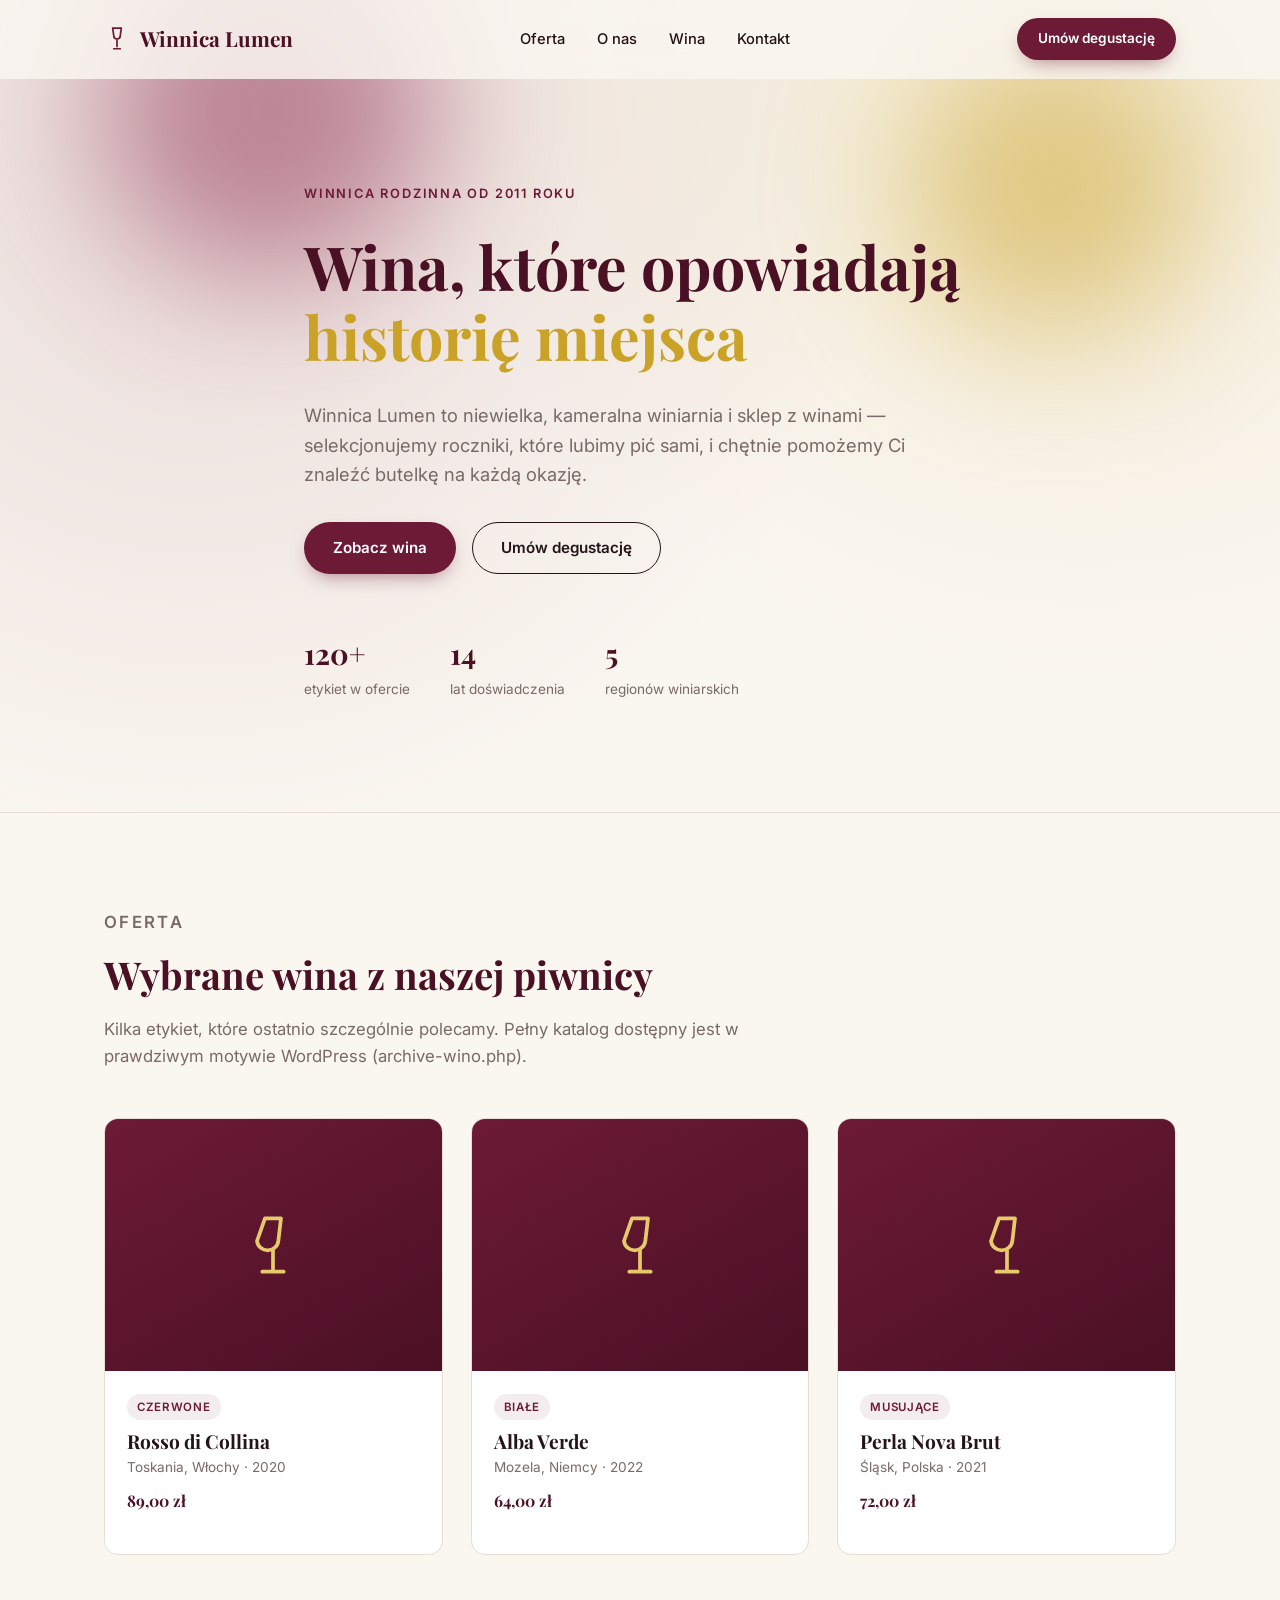
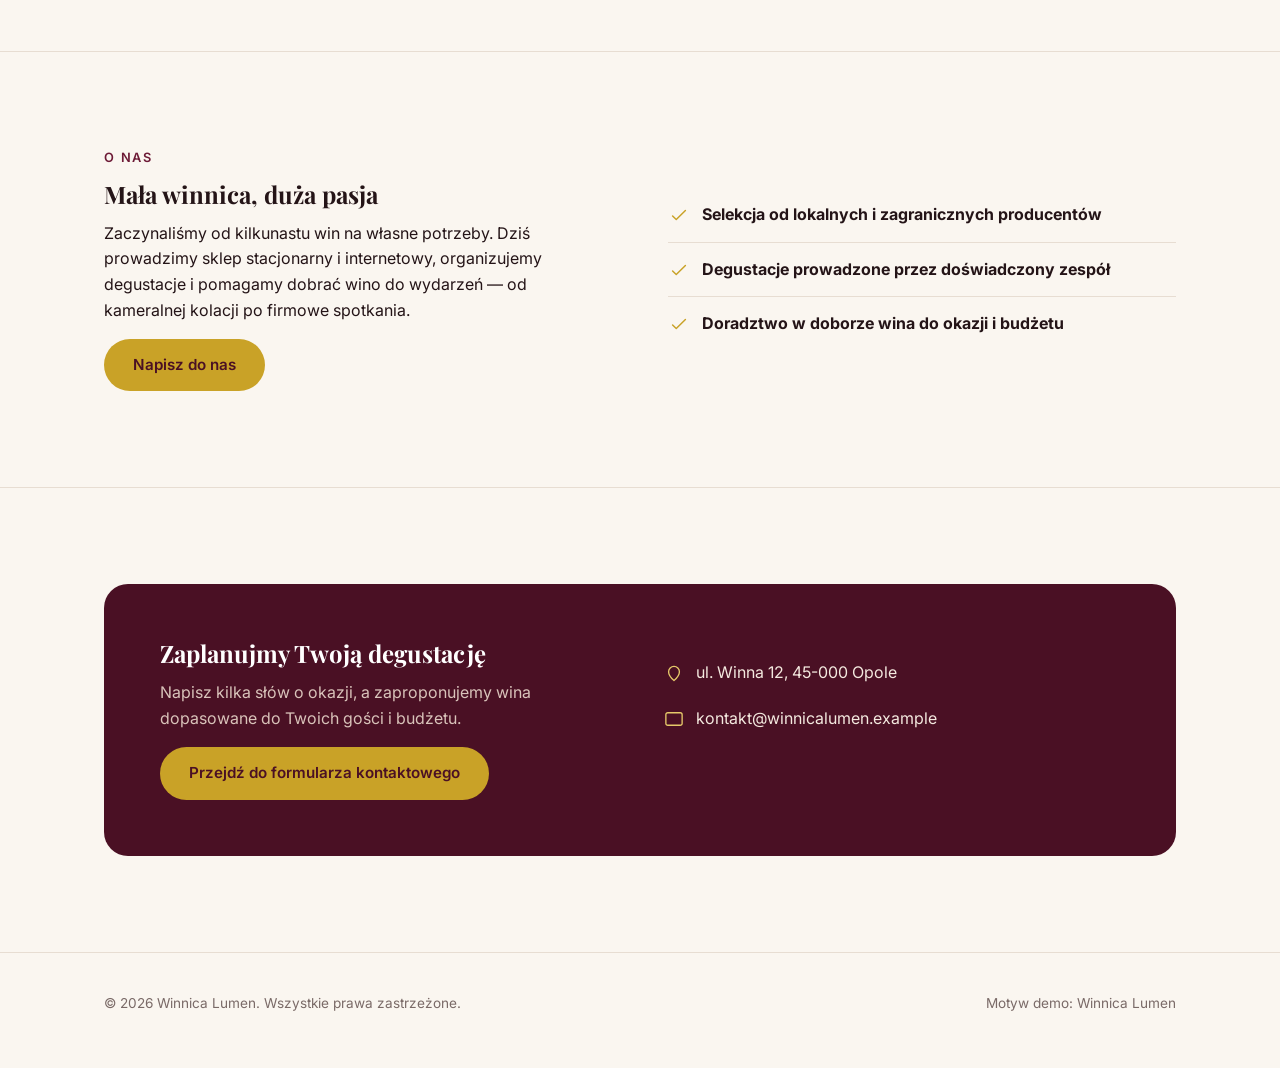
==== preview/index.html @ 9724f26c "Pierwszy commit: motyw WordPress Winnica Lumen (projekt portfolio) Autorski motyw WordPress dla fikc" ====
<!doctype html>
<html lang="pl">
<head>
<meta charset="utf-8" />
<meta name="viewport" content="width=device-width, initial-scale=1" />
<title>Winnica Lumen — podgląd statyczny</title>
<meta name="description" content="Statyczny podgląd motywu WordPress Winnica Lumen — bez instalacji WordPressa." />
<link rel="stylesheet" href="../theme/assets/css/main.css" />
</head>
<body>

<a class="skip-link" href="#main-content">Przejdź do treści</a>

<header class="site-header">
  <div class="container header-inner">
    <a class="brand" href="index.html">
      <svg viewBox="0 0 24 24" fill="none" stroke="currentColor" stroke-width="1.6" aria-hidden="true">
        <path stroke-linecap="round" stroke-linejoin="round" d="M8 2h8l-1 7a3 3 0 0 1-6 0L8 2Z" />
        <path stroke-linecap="round" stroke-linejoin="round" d="M12 13v6M9 21h6" />
      </svg>
      Winnica Lumen
    </a>

    <nav class="main-nav" aria-label="Menu główne">
      <ul>
        <li><a href="index.html#oferta">Oferta</a></li>
        <li><a href="index.html#o-nas">O nas</a></li>
        <li><a href="index.html#oferta">Wina</a></li>
        <li><a href="kontakt.html">Kontakt</a></li>
      </ul>
    </nav>

    <div class="header-actions">
      <a href="kontakt.html" class="btn btn-primary btn-sm">Umów degustację</a>
      <button class="nav-toggle" type="button" aria-label="Otwórz menu" aria-expanded="false">
        <svg viewBox="0 0 24 24" fill="none" stroke="currentColor" stroke-width="1.8" aria-hidden="true">
          <path stroke-linecap="round" stroke-linejoin="round" d="M3.75 6.75h16.5M3.75 12h16.5M3.75 17.25h16.5" />
        </svg>
      </button>
    </div>
  </div>
</header>

<main id="main-content">

  <section class="hero">
    <span class="hero-blob hero-blob--one" aria-hidden="true"></span>
    <span class="hero-blob hero-blob--two" aria-hidden="true"></span>

    <div class="container hero-inner">
      <p class="hero-eyebrow">Winnica rodzinna od 2011 roku</p>
      <h1>Wina, które opowiadają <em>historię miejsca</em></h1>
      <p class="lead">
        Winnica Lumen to niewielka, kameralna winiarnia i sklep z winami — selekcjonujemy roczniki,
        które lubimy pić sami, i chętnie pomożemy Ci znaleźć butelkę na każdą okazję.
      </p>

      <div class="hero-actions">
        <a class="btn btn-primary" href="#oferta">Zobacz wina</a>
        <a class="btn btn-outline" href="kontakt.html">Umów degustację</a>
      </div>

      <div class="hero-stats">
        <div><strong>120+</strong><span>etykiet w ofercie</span></div>
        <div><strong>14</strong><span>lat doświadczenia</span></div>
        <div><strong>5</strong><span>regionów winiarskich</span></div>
      </div>
    </div>
  </section>

  <section id="oferta" class="section">
    <div class="container">
      <div class="section-head reveal">
        <p class="eyebrow">Oferta</p>
        <h2>Wybrane wina z naszej piwnicy</h2>
        <p>Kilka etykiet, które ostatnio szczególnie polecamy. Pełny katalog dostępny jest w prawdziwym motywie WordPress (archive-wino.php).</p>
      </div>

      <div class="wine-grid reveal-group">
        <article class="wine-card reveal">
          <a class="wine-card-visual" href="#" aria-hidden="true" tabindex="-1">
            <svg viewBox="0 0 24 24" fill="none" stroke="currentColor" stroke-width="1.4" aria-hidden="true">
              <path stroke-linecap="round" stroke-linejoin="round" d="M9 2h6l-1 8.5a4 4 0 0 1-4 3.5 4 4 0 0 1-4-3.5L9 2Z" />
              <path stroke-linecap="round" stroke-linejoin="round" d="M12 14v8M8 22h8" />
            </svg>
          </a>
          <div class="wine-card-body">
            <span class="wine-type">Czerwone</span>
            <h3><a href="#">Rosso di Collina</a></h3>
            <p class="wine-meta">Toskania, Włochy · 2020</p>
            <p class="wine-price">89,00 zł</p>
          </div>
        </article>

        <article class="wine-card reveal">
          <a class="wine-card-visual" href="#" aria-hidden="true" tabindex="-1">
            <svg viewBox="0 0 24 24" fill="none" stroke="currentColor" stroke-width="1.4" aria-hidden="true">
              <path stroke-linecap="round" stroke-linejoin="round" d="M9 2h6l-1 8.5a4 4 0 0 1-4 3.5 4 4 0 0 1-4-3.5L9 2Z" />
              <path stroke-linecap="round" stroke-linejoin="round" d="M12 14v8M8 22h8" />
            </svg>
          </a>
          <div class="wine-card-body">
            <span class="wine-type">Białe</span>
            <h3><a href="#">Alba Verde</a></h3>
            <p class="wine-meta">Mozela, Niemcy · 2022</p>
            <p class="wine-price">64,00 zł</p>
          </div>
        </article>

        <article class="wine-card reveal">
          <a class="wine-card-visual" href="#" aria-hidden="true" tabindex="-1">
            <svg viewBox="0 0 24 24" fill="none" stroke="currentColor" stroke-width="1.4" aria-hidden="true">
              <path stroke-linecap="round" stroke-linejoin="round" d="M9 2h6l-1 8.5a4 4 0 0 1-4 3.5 4 4 0 0 1-4-3.5L9 2Z" />
              <path stroke-linecap="round" stroke-linejoin="round" d="M12 14v8M8 22h8" />
            </svg>
          </a>
          <div class="wine-card-body">
            <span class="wine-type">Musujące</span>
            <h3><a href="#">Perla Nova Brut</a></h3>
            <p class="wine-meta">Śląsk, Polska · 2021</p>
            <p class="wine-price">72,00 zł</p>
          </div>
        </article>
      </div>
    </div>
  </section>

  <section id="o-nas" class="section">
    <div class="container split">
      <div class="reveal">
        <p class="eyebrow">O nas</p>
        <h2>Mała winnica, duża pasja</h2>
        <p>
          Zaczynaliśmy od kilkunastu win na własne potrzeby. Dziś prowadzimy sklep stacjonarny
          i internetowy, organizujemy degustacje i pomagamy dobrać wino do wydarzeń — od kameralnej
          kolacji po firmowe spotkania.
        </p>
        <a class="btn btn-gold" href="kontakt.html">Napisz do nas</a>
      </div>

      <div class="reveal">
        <ul class="feature-list">
          <li>
            <svg viewBox="0 0 24 24" fill="none" stroke="currentColor" stroke-width="1.6" aria-hidden="true"><path stroke-linecap="round" stroke-linejoin="round" d="m5 13 4 4L19 7" /></svg>
            <div><strong>Selekcja od lokalnych i zagranicznych producentów</strong></div>
          </li>
          <li>
            <svg viewBox="0 0 24 24" fill="none" stroke="currentColor" stroke-width="1.6" aria-hidden="true"><path stroke-linecap="round" stroke-linejoin="round" d="m5 13 4 4L19 7" /></svg>
            <div><strong>Degustacje prowadzone przez doświadczony zespół</strong></div>
          </li>
          <li>
            <svg viewBox="0 0 24 24" fill="none" stroke="currentColor" stroke-width="1.6" aria-hidden="true"><path stroke-linecap="round" stroke-linejoin="round" d="m5 13 4 4L19 7" /></svg>
            <div><strong>Doradztwo w doborze wina do okazji i budżetu</strong></div>
          </li>
        </ul>
      </div>
    </div>
  </section>

  <section class="section">
    <div class="container">
      <div class="contact-panel reveal">
        <div>
          <h2>Zaplanujmy Twoją degustację</h2>
          <p>Napisz kilka słów o okazji, a zaproponujemy wina dopasowane do Twoich gości i budżetu.</p>
          <a class="btn btn-gold" href="kontakt.html">Przejdź do formularza kontaktowego</a>
        </div>
        <div>
          <div class="contact-info-item">
            <svg viewBox="0 0 24 24" fill="none" stroke="currentColor" stroke-width="1.6" aria-hidden="true"><path stroke-linecap="round" stroke-linejoin="round" d="M12 21s-6.5-5.44-6.5-10.5a6.5 6.5 0 1 1 13 0C18.5 15.56 12 21 12 21Z" /></svg>
            <span>ul. Winna 12, 45-000 Opole</span>
          </div>
          <div class="contact-info-item">
            <svg viewBox="0 0 24 24" fill="none" stroke="currentColor" stroke-width="1.6" aria-hidden="true"><path stroke-linecap="round" stroke-linejoin="round" d="M2.25 6.75A2.25 2.25 0 0 1 4.5 4.5h15a2.25 2.25 0 0 1 2.25 2.25v10.5A2.25 2.25 0 0 1 19.5 19.5h-15a2.25 2.25 0 0 1-2.25-2.25V6.75Z" /></svg>
            <span>kontakt@winnicalumen.example</span>
          </div>
        </div>
      </div>
    </div>
  </section>

</main>

<footer class="site-footer">
  <div class="container footer-inner">
    <p>&copy; 2026 Winnica Lumen. Wszystkie prawa zastrzeżone.</p>
    <p>Motyw demo: Winnica Lumen</p>
  </div>
</footer>

<script src="../theme/assets/js/main.js"></script>
</body>
</html>
---- theme/assets/css/main.css ----
/* =========================================================
   Winnica Lumen — main stylesheet
   Plain CSS3, no preprocessor/build step required.
   ========================================================= */

@import url("https://fonts.googleapis.com/css2?family=Playfair+Display:wght@600;700;800&family=Inter:wght@400;500;600&display=swap");

:root {
  --color-wine: #6d1a36;
  --color-wine-dark: #4a1024;
  --color-wine-light: #8e2c4c;
  --color-gold: #c9a227;
  --color-gold-light: #e6c96a;
  --color-cream: #faf6f0;
  --color-ink: #241417;
  --color-muted: #7a6a67;
  --color-border: #e7ddd2;

  --font-display: "Playfair Display", Georgia, "Times New Roman", serif;
  --font-body: "Inter", system-ui, -apple-system, "Segoe UI", sans-serif;

  --container: 1120px;
  --radius: 14px;
  --shadow-soft: 0 10px 30px -12px rgba(36, 20, 23, 0.25);
  --ease: cubic-bezier(0.22, 1, 0.36, 1);
}

/* ---------- Reset ---------- */
*,
*::before,
*::after {
  box-sizing: border-box;
}

html {
  scroll-behavior: smooth;
}

body {
  margin: 0;
  font-family: var(--font-body);
  color: var(--color-ink);
  background: var(--color-cream);
  line-height: 1.6;
}

img {
  max-width: 100%;
  display: block;
}

a {
  color: inherit;
  text-decoration: none;
}

h1,
h2,
h3,
h4 {
  font-family: var(--font-display);
  line-height: 1.15;
  margin: 0 0 0.5em;
}

p {
  margin: 0 0 1em;
}

ul {
  margin: 0;
  padding: 0;
  list-style: none;
}

button {
  font-family: inherit;
  cursor: pointer;
}

.container {
  width: 100%;
  max-width: var(--container);
  margin-inline: auto;
  padding-inline: 24px;
}

.skip-link {
  position: absolute;
  left: -9999px;
  top: 0;
  background: var(--color-wine);
  color: #fff;
  padding: 12px 20px;
  z-index: 1000;
  border-radius: 0 0 8px 0;
}

.skip-link:focus {
  left: 0;
}

/* ---------- Buttons ---------- */
.btn {
  display: inline-flex;
  align-items: center;
  gap: 8px;
  padding: 13px 28px;
  border-radius: 999px;
  font-weight: 600;
  font-size: 0.95rem;
  border: 1px solid transparent;
  transition: transform 0.25s var(--ease), box-shadow 0.25s var(--ease), background-color 0.25s var(--ease);
}

.btn:hover {
  transform: translateY(-2px);
}

.btn-primary {
  background: var(--color-wine);
  color: #fff;
  box-shadow: 0 8px 20px -8px rgba(109, 26, 54, 0.6);
}

.btn-primary:hover {
  background: var(--color-wine-light);
}

.btn-outline {
  background: transparent;
  border-color: var(--color-ink);
  color: var(--color-ink);
}

.btn-outline:hover {
  border-color: var(--color-wine);
  color: var(--color-wine);
}

.btn-gold {
  background: var(--color-gold);
  color: var(--color-wine-dark);
}

.btn-gold:hover {
  background: var(--color-gold-light);
}

.btn-sm {
  padding: 9px 20px;
  font-size: 0.85rem;
}

@media (max-width: 640px) {
  .header-actions .btn-sm {
    display: none;
  }
}

/* ---------- Header ---------- */
.site-header {
  position: fixed;
  inset-inline: 0;
  top: 0;
  z-index: 100;
  background: rgba(250, 246, 240, 0.85);
  backdrop-filter: blur(10px);
  border-bottom: 1px solid transparent;
  transition: box-shadow 0.3s var(--ease), border-color 0.3s var(--ease), padding 0.3s var(--ease);
  padding-block: 18px;
}

.site-header.is-scrolled {
  box-shadow: 0 6px 24px -14px rgba(36, 20, 23, 0.35);
  border-color: var(--color-border);
  padding-block: 10px;
}

.header-inner {
  display: flex;
  align-items: center;
  justify-content: space-between;
  gap: 24px;
}

.brand {
  display: flex;
  align-items: center;
  gap: 10px;
  font-family: var(--font-display);
  font-weight: 700;
  font-size: 1.3rem;
  color: var(--color-wine-dark);
}

.brand svg {
  width: 26px;
  height: 26px;
  color: var(--color-wine);
}

.main-nav ul {
  display: flex;
  gap: 32px;
}

.main-nav a {
  position: relative;
  font-size: 0.92rem;
  font-weight: 500;
  color: var(--color-ink);
  padding-bottom: 4px;
}

.main-nav a::after {
  content: "";
  position: absolute;
  left: 0;
  bottom: 0;
  height: 2px;
  width: 100%;
  background: var(--color-gold);
  transform: scaleX(0);
  transform-origin: left;
  transition: transform 0.3s var(--ease);
}

.main-nav a:hover::after,
.main-nav a.is-active::after {
  transform: scaleX(1);
}

.header-actions {
  display: flex;
  align-items: center;
  gap: 14px;
}

.nav-toggle {
  display: none;
  background: none;
  border: none;
  padding: 6px;
}

.nav-toggle svg {
  width: 26px;
  height: 26px;
  color: var(--color-ink);
}

@media (max-width: 860px) {
  .main-nav {
    position: absolute;
    top: 100%;
    left: 0;
    right: 0;
    background: var(--color-cream);
    border-bottom: 1px solid var(--color-border);
    max-height: 0;
    overflow: hidden;
    transition: max-height 0.35s var(--ease);
  }

  .main-nav.is-open {
    max-height: 320px;
  }

  .main-nav ul {
    flex-direction: column;
    gap: 0;
    padding: 8px 24px 20px;
  }

  .main-nav a {
    display: block;
    padding: 12px 0;
  }

  .nav-toggle {
    display: inline-flex;
  }
}

/* ---------- Hero ---------- */
.hero {
  position: relative;
  overflow: hidden;
  padding: 180px 0 110px;
  background: radial-gradient(circle at 15% 20%, rgba(109, 26, 54, 0.12), transparent 55%),
    radial-gradient(circle at 85% 0%, rgba(201, 162, 39, 0.14), transparent 50%), var(--color-cream);
}

.hero-blob {
  position: absolute;
  border-radius: 50%;
  filter: blur(70px);
  opacity: 0.5;
  pointer-events: none;
  animation: float-blob 18s ease-in-out infinite;
}

.hero-blob--one {
  width: 340px;
  height: 340px;
  background: var(--color-wine-light);
  top: -60px;
  left: 8%;
}

.hero-blob--two {
  width: 300px;
  height: 300px;
  background: var(--color-gold);
  top: 40px;
  right: 6%;
  animation-direction: reverse;
  animation-duration: 24s;
}

@keyframes float-blob {
  0%,
  100% {
    transform: translate(0, 0) scale(1);
  }
  33% {
    transform: translate(4%, 6%) scale(1.08);
  }
  66% {
    transform: translate(-3%, 3%) scale(0.94);
  }
}

.hero-inner {
  position: relative;
  max-width: 720px;
}

.hero-eyebrow {
  display: inline-flex;
  align-items: center;
  gap: 8px;
  font-size: 0.8rem;
  font-weight: 600;
  letter-spacing: 0.14em;
  text-transform: uppercase;
  color: var(--color-wine);
}

.hero h1 {
  font-size: clamp(2.4rem, 5vw, 3.8rem);
  color: var(--color-wine-dark);
  margin-top: 14px;
}

.hero h1 em {
  font-style: normal;
  color: var(--color-gold);
}

.hero p.lead {
  font-size: 1.15rem;
  color: var(--color-muted);
  max-width: 52ch;
}

.hero-actions {
  display: flex;
  flex-wrap: wrap;
  gap: 16px;
  margin-top: 32px;
}

.hero-stats {
  display: flex;
  gap: 40px;
  margin-top: 56px;
}

.hero-stats strong {
  display: block;
  font-family: var(--font-display);
  font-size: 1.8rem;
  color: var(--color-wine-dark);
}

.hero-stats span {
  font-size: 0.85rem;
  color: var(--color-muted);
}

/* ---------- Reveal on scroll ---------- */
.reveal {
  opacity: 0;
  transform: translateY(24px);
  transition: opacity 0.7s var(--ease), transform 0.7s var(--ease);
}

.reveal.is-visible {
  opacity: 1;
  transform: translateY(0);
}

.reveal-group .reveal:nth-child(2) {
  transition-delay: 0.08s;
}
.reveal-group .reveal:nth-child(3) {
  transition-delay: 0.16s;
}
.reveal-group .reveal:nth-child(4) {
  transition-delay: 0.24s;
}

/* ---------- Section basics ---------- */
.section {
  padding: 96px 0;
  border-top: 1px solid var(--color-border);
}

.section-head {
  max-width: 640px;
  margin-bottom: 48px;
}

.eyebrow {
  font-size: 0.8rem;
  font-weight: 600;
  letter-spacing: 0.14em;
  text-transform: uppercase;
  color: var(--color-wine);
}

.section-head h2 {
  font-size: clamp(1.8rem, 3vw, 2.4rem);
  color: var(--color-wine-dark);
}

.section-head p {
  color: var(--color-muted);
  font-size: 1.05rem;
}

/* ---------- Wine grid / cards ---------- */
.wine-grid {
  display: grid;
  grid-template-columns: repeat(auto-fit, minmax(260px, 1fr));
  gap: 28px;
}

.wine-card {
  background: #fff;
  border: 1px solid var(--color-border);
  border-radius: var(--radius);
  overflow: hidden;
  transition: transform 0.35s var(--ease), box-shadow 0.35s var(--ease);
}

.wine-card:hover {
  transform: translateY(-6px);
  box-shadow: var(--shadow-soft);
}

.wine-card-visual {
  position: relative;
  aspect-ratio: 4 / 3;
  background: linear-gradient(150deg, var(--color-wine) 0%, var(--color-wine-dark) 100%);
  display: flex;
  align-items: center;
  justify-content: center;
  overflow: hidden;
}

.wine-card-visual svg {
  width: 64px;
  height: 64px;
  color: var(--color-gold-light);
  transition: transform 0.5s var(--ease);
}

.wine-card:hover .wine-card-visual svg {
  transform: scale(1.12) rotate(-4deg);
}

.wine-card-body {
  padding: 22px 22px 24px;
}

.wine-type {
  display: inline-block;
  font-size: 0.72rem;
  font-weight: 600;
  letter-spacing: 0.06em;
  text-transform: uppercase;
  color: var(--color-wine);
  background: rgba(109, 26, 54, 0.08);
  padding: 4px 10px;
  border-radius: 999px;
  margin-bottom: 10px;
}

.wine-card h3 {
  font-size: 1.2rem;
  margin-bottom: 4px;
}

.wine-meta {
  font-size: 0.85rem;
  color: var(--color-muted);
  margin-bottom: 10px;
}

.wine-price {
  font-family: var(--font-display);
  font-weight: 700;
  color: var(--color-wine-dark);
}

/* ---------- About / feature split ---------- */
.split {
  display: grid;
  grid-template-columns: 1fr 1fr;
  gap: 56px;
  align-items: center;
}

@media (max-width: 860px) {
  .split {
    grid-template-columns: 1fr;
  }
}

.feature-list li {
  display: flex;
  gap: 12px;
  padding: 14px 0;
  border-bottom: 1px solid var(--color-border);
}

.feature-list li:last-child {
  border-bottom: none;
}

.feature-list svg {
  width: 22px;
  height: 22px;
  color: var(--color-gold);
  flex-shrink: 0;
  margin-top: 2px;
}

/* ---------- Contact form ---------- */
.contact-panel {
  background: var(--color-wine-dark);
  color: #f4e9df;
  border-radius: 24px;
  padding: 56px;
  display: grid;
  grid-template-columns: 1fr 1fr;
  gap: 48px;
}

@media (max-width: 860px) {
  .contact-panel {
    grid-template-columns: 1fr;
    padding: 32px 24px;
  }
}

.contact-panel h2 {
  color: #fff;
}

.contact-panel p {
  color: #d9c3ba;
}

.contact-info-item {
  display: flex;
  gap: 12px;
  align-items: flex-start;
  margin-top: 20px;
}

.contact-info-item svg {
  width: 20px;
  height: 20px;
  color: var(--color-gold-light);
  flex-shrink: 0;
  margin-top: 3px;
}

.form-field {
  margin-bottom: 18px;
}

.form-field label {
  display: block;
  font-size: 0.85rem;
  font-weight: 600;
  margin-bottom: 6px;
}

.form-field input,
.form-field select,
.form-field textarea {
  width: 100%;
  padding: 12px 14px;
  border-radius: 10px;
  border: 1px solid rgba(255, 255, 255, 0.25);
  background: rgba(255, 255, 255, 0.06);
  color: #fff;
  font-family: inherit;
  font-size: 0.95rem;
  transition: border-color 0.2s ease, background-color 0.2s ease;
}

.form-field input::placeholder,
.form-field textarea::placeholder {
  color: rgba(244, 233, 223, 0.5);
}

.form-field input:focus,
.form-field select:focus,
.form-field textarea:focus {
  outline: none;
  border-color: var(--color-gold);
  background: rgba(255, 255, 255, 0.1);
}

.form-field.has-error input,
.form-field.has-error textarea {
  border-color: #e0748a;
}

.form-error {
  font-size: 0.8rem;
  color: #f3a9b8;
  margin-top: 4px;
}

.form-honeypot {
  position: absolute;
  left: -9999px;
  width: 1px;
  height: 1px;
  overflow: hidden;
}

.form-notice {
  padding: 14px 16px;
  border-radius: 10px;
  font-size: 0.9rem;
  margin-bottom: 20px;
}

.form-notice.is-success {
  background: rgba(126, 200, 150, 0.18);
  border: 1px solid rgba(126, 200, 150, 0.4);
}

.form-notice.is-error {
  background: rgba(224, 116, 138, 0.18);
  border: 1px solid rgba(224, 116, 138, 0.4);
}

/* ---------- Footer ---------- */
.site-footer {
  padding: 40px 0;
  border-top: 1px solid var(--color-border);
  color: var(--color-muted);
  font-size: 0.85rem;
}

.footer-inner {
  display: flex;
  flex-wrap: wrap;
  gap: 12px;
  align-items: center;
  justify-content: space-between;
}

.footer-inner a:hover {
  color: var(--color-wine);
}

/* ---------- Utility ---------- */
.text-center {
  text-align: center;
  margin-inline: auto;
}

@media (prefers-reduced-motion: reduce) {
  html {
    scroll-behavior: auto;
  }

  .reveal {
    transition-duration: 0.01ms !important;
  }

  .hero-blob {
    animation: none;
  }
}
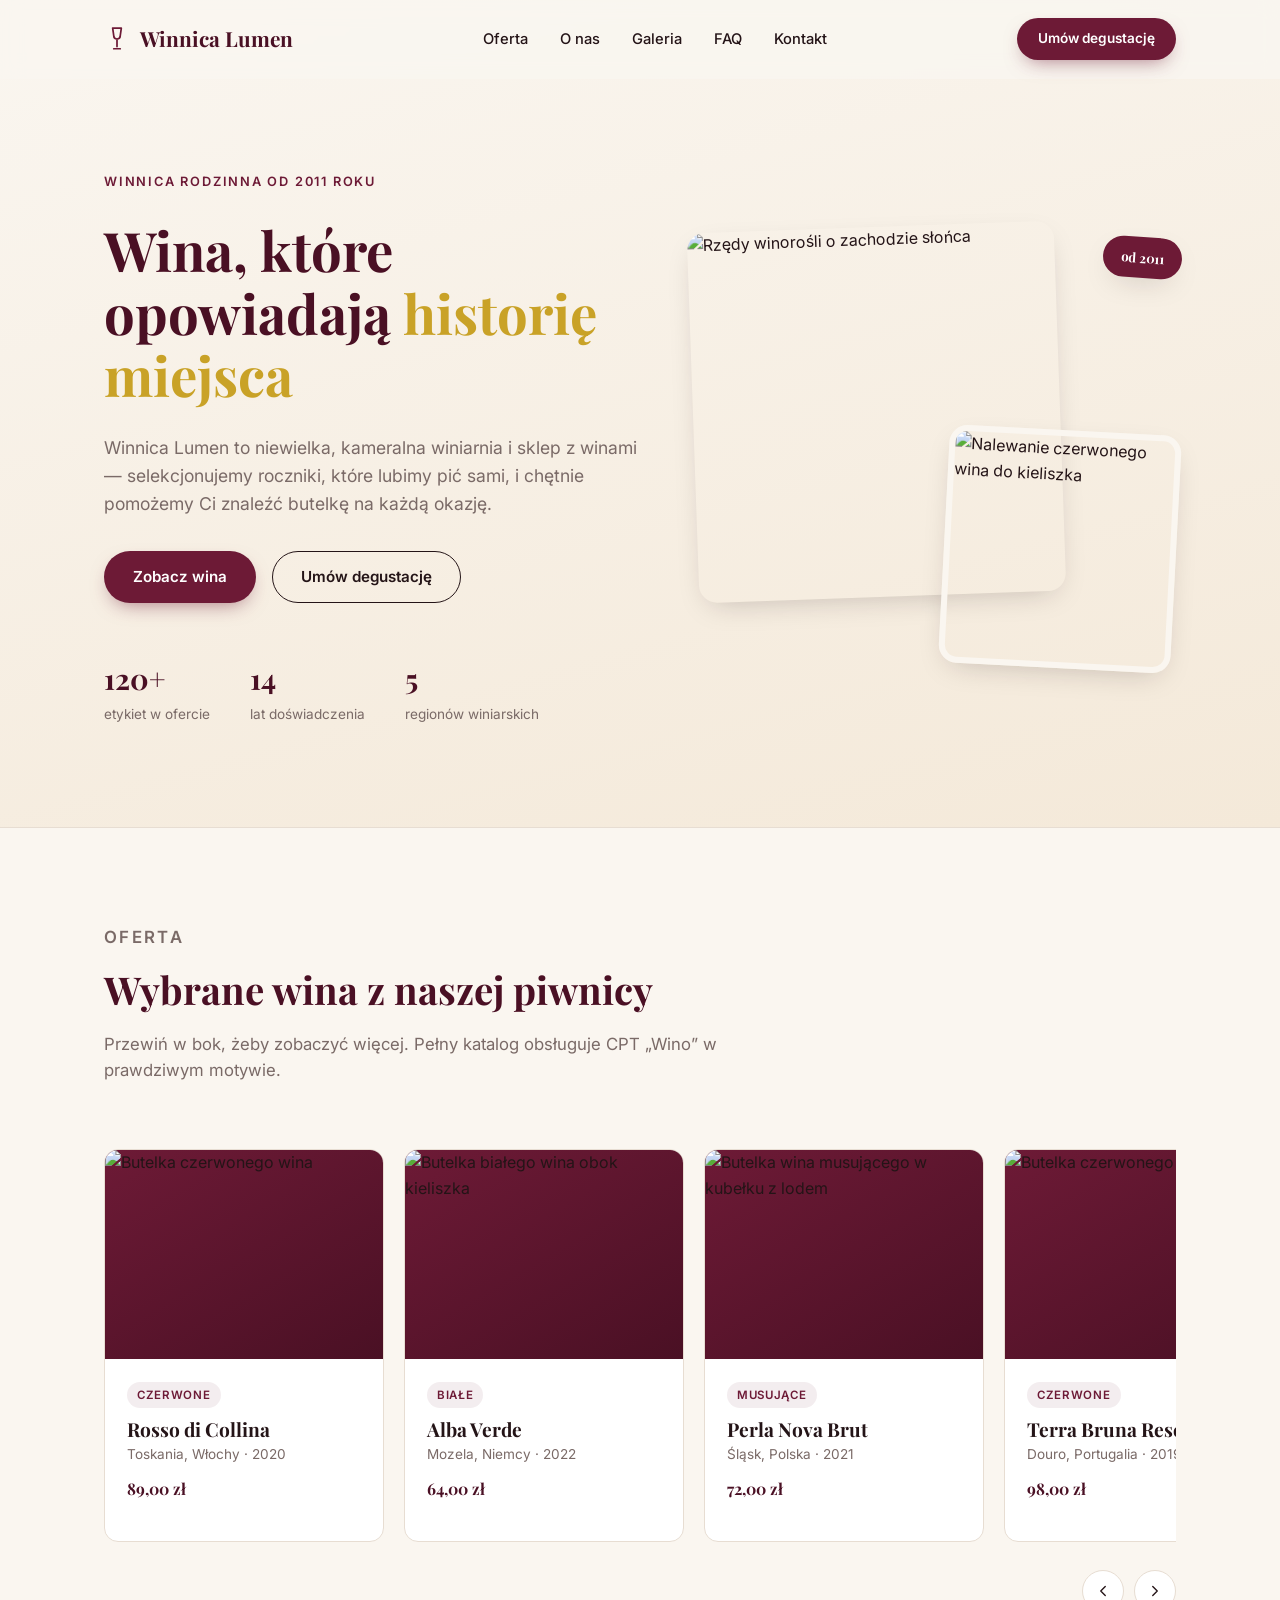
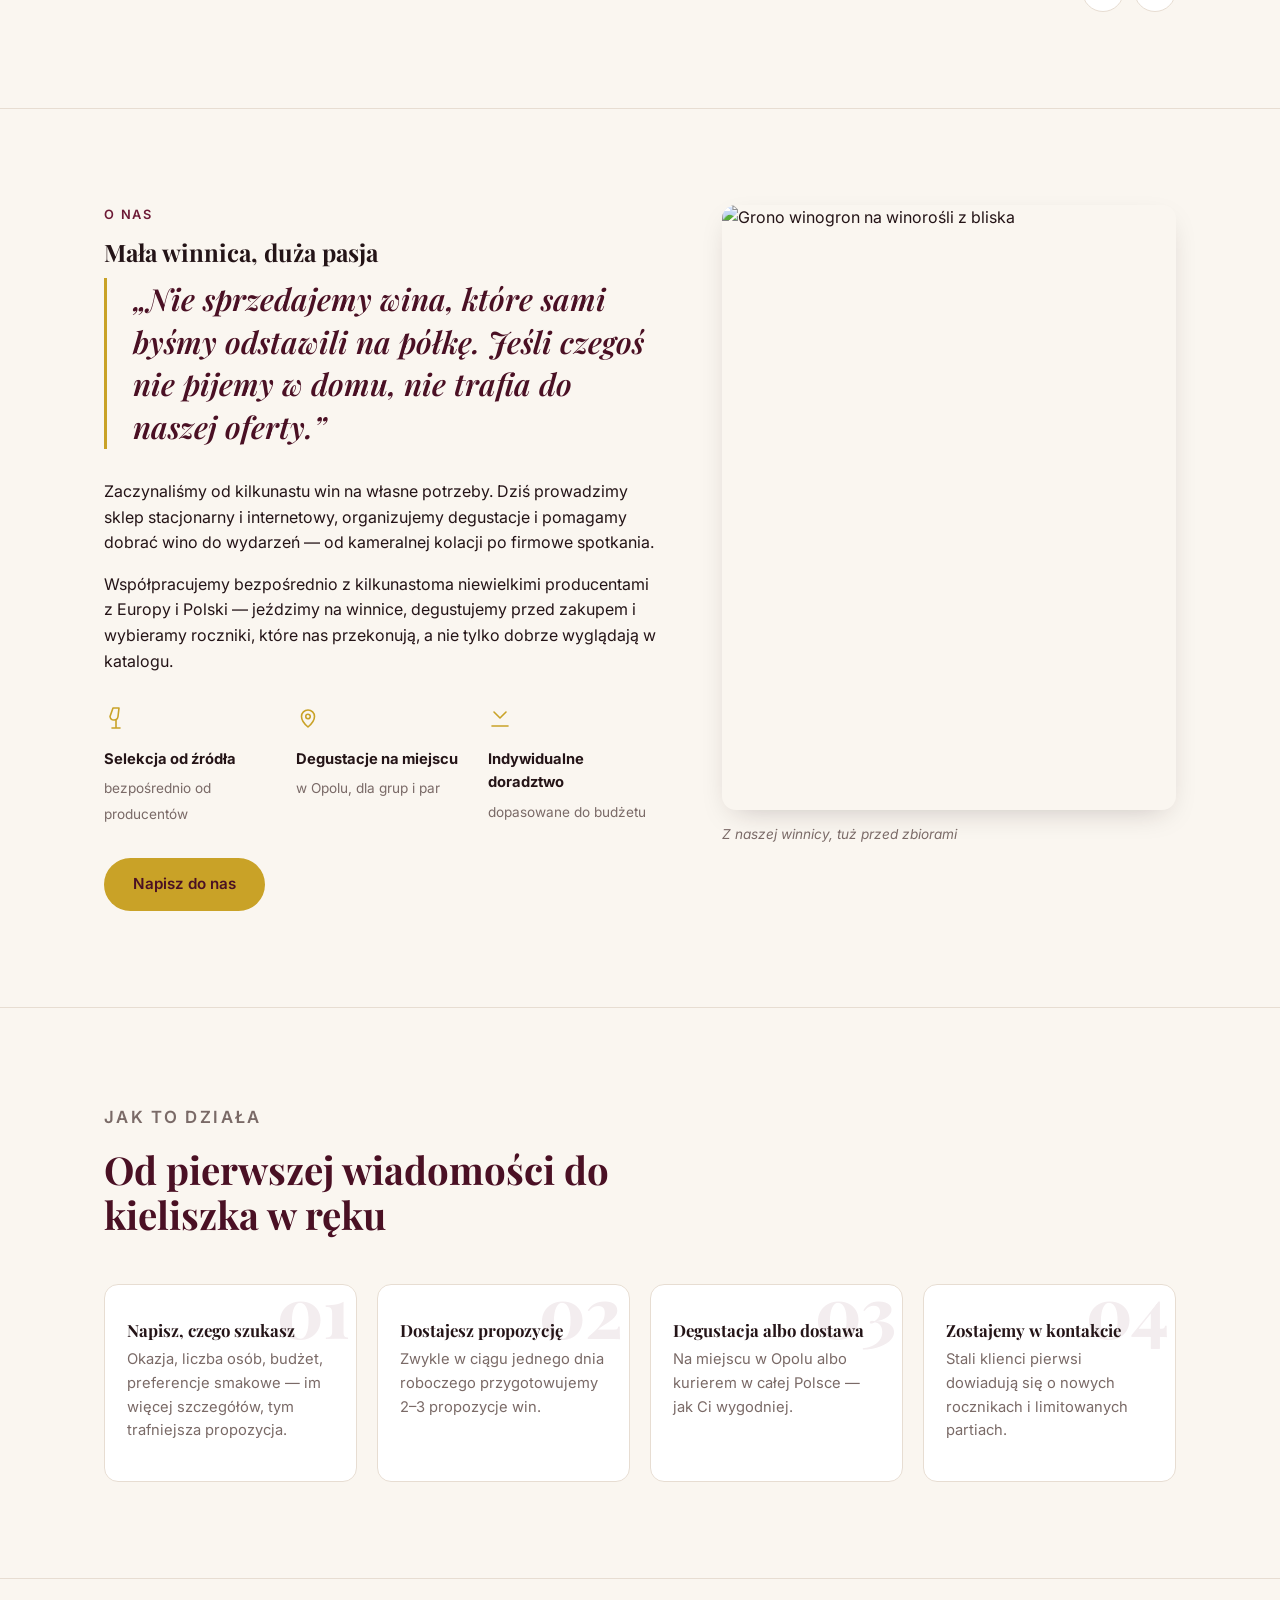
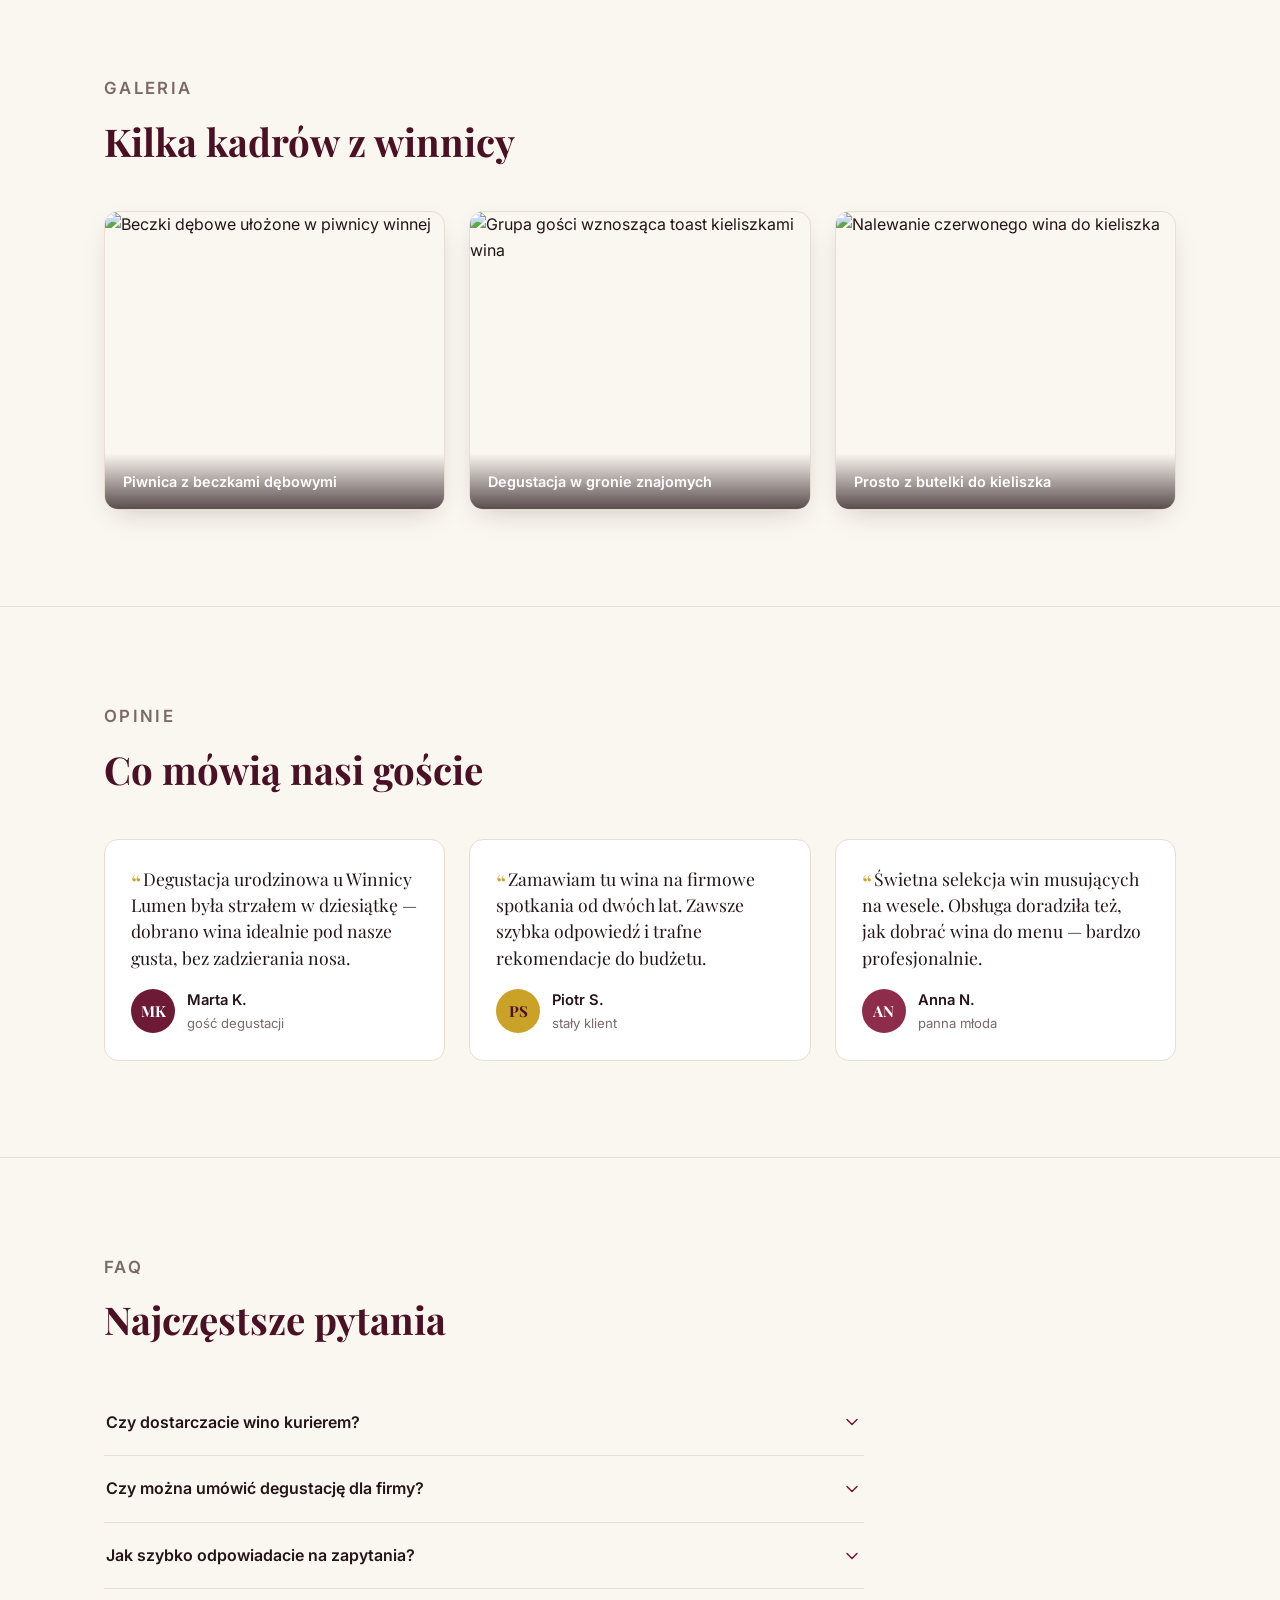
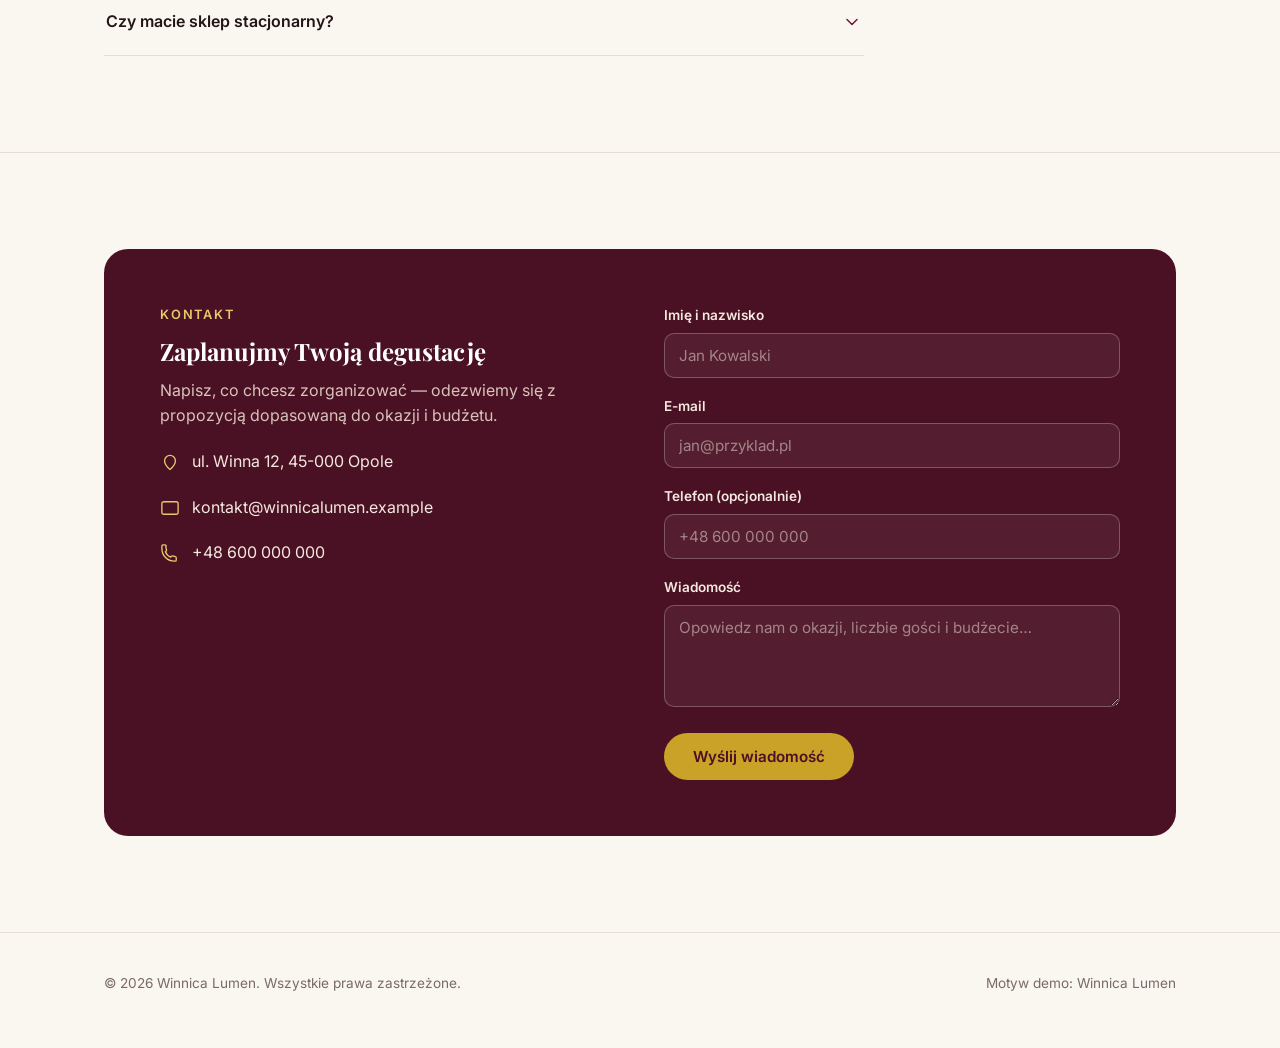
==== commit 49364b22: "Przeprojektowanie układu: prawdziwe zdjęcia, kontakt na jednej stronie, więcej treści Zamiana ilustr" ====
--- a/preview/index.html
+++ b/preview/index.html
@@ -23,15 +23,16 @@
 
     <nav class="main-nav" aria-label="Menu główne">
       <ul>
-        <li><a href="index.html#oferta">Oferta</a></li>
-        <li><a href="index.html#o-nas">O nas</a></li>
-        <li><a href="index.html#oferta">Wina</a></li>
-        <li><a href="kontakt.html">Kontakt</a></li>
+        <li><a href="#oferta">Oferta</a></li>
+        <li><a href="#o-nas">O nas</a></li>
+        <li><a href="#galeria">Galeria</a></li>
+        <li><a href="#faq">FAQ</a></li>
+        <li><a href="#kontakt">Kontakt</a></li>
       </ul>
     </nav>
 
     <div class="header-actions">
-      <a href="kontakt.html" class="btn btn-primary btn-sm">Umów degustację</a>
+      <a href="#kontakt" class="btn btn-primary btn-sm">Umów degustację</a>
       <button class="nav-toggle" type="button" aria-label="Otwórz menu" aria-expanded="false">
         <svg viewBox="0 0 24 24" fill="none" stroke="currentColor" stroke-width="1.8" aria-hidden="true">
           <path stroke-linecap="round" stroke-linejoin="round" d="M3.75 6.75h16.5M3.75 12h16.5M3.75 17.25h16.5" />
@@ -44,45 +45,53 @@
 <main id="main-content">
 
   <section class="hero">
-    <span class="hero-blob hero-blob--one" aria-hidden="true"></span>
-    <span class="hero-blob hero-blob--two" aria-hidden="true"></span>
-
-    <div class="container hero-inner">
-      <p class="hero-eyebrow">Winnica rodzinna od 2011 roku</p>
-      <h1>Wina, które opowiadają <em>historię miejsca</em></h1>
-      <p class="lead">
-        Winnica Lumen to niewielka, kameralna winiarnia i sklep z winami — selekcjonujemy roczniki,
-        które lubimy pić sami, i chętnie pomożemy Ci znaleźć butelkę na każdą okazję.
-      </p>
-
-      <div class="hero-actions">
-        <a class="btn btn-primary" href="#oferta">Zobacz wina</a>
-        <a class="btn btn-outline" href="kontakt.html">Umów degustację</a>
-      </div>
-
-      <div class="hero-stats">
-        <div><strong>120+</strong><span>etykiet w ofercie</span></div>
-        <div><strong>14</strong><span>lat doświadczenia</span></div>
-        <div><strong>5</strong><span>regionów winiarskich</span></div>
+    <div class="container hero-layout">
+      <div class="hero-inner">
+        <p class="hero-eyebrow hero-enter hero-enter-1">Winnica rodzinna od 2011 roku</p>
+        <h1 class="hero-enter hero-enter-2">Wina, które opowiadają <em>historię miejsca</em></h1>
+        <p class="lead hero-enter hero-enter-3">
+          Winnica Lumen to niewielka, kameralna winiarnia i sklep z winami — selekcjonujemy roczniki,
+          które lubimy pić sami, i chętnie pomożemy Ci znaleźć butelkę na każdą okazję.
+        </p>
+
+        <div class="hero-actions hero-enter hero-enter-4">
+          <a class="btn btn-primary" href="#oferta">Zobacz wina</a>
+          <a class="btn btn-outline" href="#kontakt">Umów degustację</a>
+        </div>
+
+        <div class="hero-stats hero-enter hero-enter-5">
+          <div><strong data-counter data-target="120" data-suffix="+">0</strong><span>etykiet w ofercie</span></div>
+          <div><strong data-counter data-target="14">0</strong><span>lat doświadczenia</span></div>
+          <div><strong data-counter data-target="5">0</strong><span>regionów winiarskich</span></div>
+        </div>
+      </div>
+
+      <div class="hero-collage hero-enter hero-enter-3" aria-hidden="true">
+        <span class="hero-collage-badge">od 2011</span>
+        <div class="hero-collage-main">
+          <img src="https://images.unsplash.com/photo-1763786470689-5ff88c985885?q=80&w=1000&auto=format&fit=crop" alt="Rzędy winorośli o zachodzie słońca" loading="eager" fetchpriority="high" />
+        </div>
+        <div class="hero-collage-accent">
+          <img src="https://images.unsplash.com/photo-1681314762442-b918401a8619?q=80&w=500&auto=format&fit=crop" alt="Nalewanie czerwonego wina do kieliszka" loading="lazy" />
+        </div>
       </div>
     </div>
   </section>
 
   <section id="oferta" class="section">
     <div class="container">
-      <div class="section-head reveal">
-        <p class="eyebrow">Oferta</p>
-        <h2>Wybrane wina z naszej piwnicy</h2>
-        <p>Kilka etykiet, które ostatnio szczególnie polecamy. Pełny katalog dostępny jest w prawdziwym motywie WordPress (archive-wino.php).</p>
-      </div>
-
-      <div class="wine-grid reveal-group">
+      <div class="section-head reveal" style="display:flex; align-items:flex-end; justify-content:space-between; gap:24px; flex-wrap:wrap;">
+        <div>
+          <p class="eyebrow">Oferta</p>
+          <h2>Wybrane wina z naszej piwnicy</h2>
+          <p>Przewiń w bok, żeby zobaczyć więcej. Pełny katalog obsługuje CPT „Wino” w prawdziwym motywie.</p>
+        </div>
+      </div>
+
+      <div class="wine-carousel reveal-group" data-carousel>
         <article class="wine-card reveal">
           <a class="wine-card-visual" href="#" aria-hidden="true" tabindex="-1">
-            <svg viewBox="0 0 24 24" fill="none" stroke="currentColor" stroke-width="1.4" aria-hidden="true">
-              <path stroke-linecap="round" stroke-linejoin="round" d="M9 2h6l-1 8.5a4 4 0 0 1-4 3.5 4 4 0 0 1-4-3.5L9 2Z" />
-              <path stroke-linecap="round" stroke-linejoin="round" d="M12 14v8M8 22h8" />
-            </svg>
+            <img src="https://images.unsplash.com/photo-1597043851759-3b383a6d1c14?q=80&w=400&auto=format&fit=crop" alt="Butelka czerwonego wina" loading="lazy" />
           </a>
           <div class="wine-card-body">
             <span class="wine-type">Czerwone</span>
@@ -94,10 +103,7 @@
 
         <article class="wine-card reveal">
           <a class="wine-card-visual" href="#" aria-hidden="true" tabindex="-1">
-            <svg viewBox="0 0 24 24" fill="none" stroke="currentColor" stroke-width="1.4" aria-hidden="true">
-              <path stroke-linecap="round" stroke-linejoin="round" d="M9 2h6l-1 8.5a4 4 0 0 1-4 3.5 4 4 0 0 1-4-3.5L9 2Z" />
-              <path stroke-linecap="round" stroke-linejoin="round" d="M12 14v8M8 22h8" />
-            </svg>
+            <img src="https://images.unsplash.com/photo-1611571940159-425a28706d6f?q=80&w=400&auto=format&fit=crop" alt="Butelka białego wina obok kieliszka" loading="lazy" />
           </a>
           <div class="wine-card-body">
             <span class="wine-type">Białe</span>
@@ -109,10 +115,7 @@
 
         <article class="wine-card reveal">
           <a class="wine-card-visual" href="#" aria-hidden="true" tabindex="-1">
-            <svg viewBox="0 0 24 24" fill="none" stroke="currentColor" stroke-width="1.4" aria-hidden="true">
-              <path stroke-linecap="round" stroke-linejoin="round" d="M9 2h6l-1 8.5a4 4 0 0 1-4 3.5 4 4 0 0 1-4-3.5L9 2Z" />
-              <path stroke-linecap="round" stroke-linejoin="round" d="M12 14v8M8 22h8" />
-            </svg>
+            <img src="https://images.unsplash.com/photo-1514242879996-d7b3bb2dd531?q=80&w=400&auto=format&fit=crop" alt="Butelka wina musującego w kubełku z lodem" loading="lazy" />
           </a>
           <div class="wine-card-body">
             <span class="wine-type">Musujące</span>
@@ -121,51 +124,228 @@
             <p class="wine-price">72,00 zł</p>
           </div>
         </article>
+
+        <article class="wine-card reveal">
+          <a class="wine-card-visual" href="#" aria-hidden="true" tabindex="-1">
+            <img src="https://images.unsplash.com/photo-1597043851759-3b383a6d1c14?q=80&w=400&auto=format&fit=crop" alt="Butelka czerwonego wina" loading="lazy" />
+          </a>
+          <div class="wine-card-body">
+            <span class="wine-type">Czerwone</span>
+            <h3><a href="#">Terra Bruna Reserva</a></h3>
+            <p class="wine-meta">Douro, Portugalia · 2019</p>
+            <p class="wine-price">98,00 zł</p>
+          </div>
+        </article>
+
+        <article class="wine-card reveal">
+          <a class="wine-card-visual" href="#" aria-hidden="true" tabindex="-1">
+            <img src="https://images.unsplash.com/photo-1611571940159-425a28706d6f?q=80&w=400&auto=format&fit=crop" alt="Butelka białego wina obok kieliszka" loading="lazy" />
+          </a>
+          <div class="wine-card-body">
+            <span class="wine-type">Białe</span>
+            <h3><a href="#">Złota Górka</a></h3>
+            <p class="wine-meta">Śląsk, Polska · 2023</p>
+            <p class="wine-price">58,00 zł</p>
+          </div>
+        </article>
+      </div>
+
+      <div class="carousel-nav">
+        <button type="button" data-carousel-prev aria-label="Poprzednie wina">
+          <svg viewBox="0 0 24 24" fill="none" stroke="currentColor" stroke-width="1.8" aria-hidden="true"><path stroke-linecap="round" stroke-linejoin="round" d="m15 18-6-6 6-6" /></svg>
+        </button>
+        <button type="button" data-carousel-next aria-label="Następne wina">
+          <svg viewBox="0 0 24 24" fill="none" stroke="currentColor" stroke-width="1.8" aria-hidden="true"><path stroke-linecap="round" stroke-linejoin="round" d="m9 18 6-6-6-6" /></svg>
+        </button>
       </div>
     </div>
   </section>
 
   <section id="o-nas" class="section">
-    <div class="container split">
+    <div class="container about-layout">
       <div class="reveal">
         <p class="eyebrow">O nas</p>
         <h2>Mała winnica, duża pasja</h2>
+
+        <p class="about-quote">
+          „Nie sprzedajemy wina, które sami byśmy odstawili na półkę. Jeśli czegoś nie pijemy w domu,
+          nie trafia do naszej oferty.”
+        </p>
+
         <p>
           Zaczynaliśmy od kilkunastu win na własne potrzeby. Dziś prowadzimy sklep stacjonarny
           i internetowy, organizujemy degustacje i pomagamy dobrać wino do wydarzeń — od kameralnej
           kolacji po firmowe spotkania.
         </p>
-        <a class="btn btn-gold" href="kontakt.html">Napisz do nas</a>
-      </div>
-
-      <div class="reveal">
-        <ul class="feature-list">
-          <li>
-            <svg viewBox="0 0 24 24" fill="none" stroke="currentColor" stroke-width="1.6" aria-hidden="true"><path stroke-linecap="round" stroke-linejoin="round" d="m5 13 4 4L19 7" /></svg>
-            <div><strong>Selekcja od lokalnych i zagranicznych producentów</strong></div>
-          </li>
-          <li>
-            <svg viewBox="0 0 24 24" fill="none" stroke="currentColor" stroke-width="1.6" aria-hidden="true"><path stroke-linecap="round" stroke-linejoin="round" d="m5 13 4 4L19 7" /></svg>
-            <div><strong>Degustacje prowadzone przez doświadczony zespół</strong></div>
-          </li>
-          <li>
-            <svg viewBox="0 0 24 24" fill="none" stroke="currentColor" stroke-width="1.6" aria-hidden="true"><path stroke-linecap="round" stroke-linejoin="round" d="m5 13 4 4L19 7" /></svg>
-            <div><strong>Doradztwo w doborze wina do okazji i budżetu</strong></div>
-          </li>
-        </ul>
-      </div>
-    </div>
-  </section>
-
-  <section class="section">
+        <p>
+          Współpracujemy bezpośrednio z kilkunastoma niewielkimi producentami z Europy i Polski —
+          jeździmy na winnice, degustujemy przed zakupem i wybieramy roczniki, które nas przekonują,
+          a nie tylko dobrze wyglądają w katalogu.
+        </p>
+
+        <div class="about-features-row">
+          <div class="about-feature-item">
+            <svg viewBox="0 0 24 24" fill="none" stroke="currentColor" stroke-width="1.6" aria-hidden="true"><path stroke-linecap="round" stroke-linejoin="round" d="M9 2h6l-1 8.5a4 4 0 0 1-4 3.5 4 4 0 0 1-4-3.5L9 2Z" /><path stroke-linecap="round" stroke-linejoin="round" d="M12 14v8M8 22h8" /></svg>
+            <strong>Selekcja od źródła</strong>
+            <span>bezpośrednio od producentów</span>
+          </div>
+          <div class="about-feature-item">
+            <svg viewBox="0 0 24 24" fill="none" stroke="currentColor" stroke-width="1.6" aria-hidden="true"><path stroke-linecap="round" stroke-linejoin="round" d="M12 21s-6.5-5.44-6.5-10.5a6.5 6.5 0 1 1 13 0C18.5 15.56 12 21 12 21Z" /><path stroke-linecap="round" stroke-linejoin="round" d="M12 12.75a2.25 2.25 0 1 0 0-4.5 2.25 2.25 0 0 0 0 4.5Z" /></svg>
+            <strong>Degustacje na miejscu</strong>
+            <span>w Opolu, dla grup i par</span>
+          </div>
+          <div class="about-feature-item">
+            <svg viewBox="0 0 24 24" fill="none" stroke="currentColor" stroke-width="1.6" aria-hidden="true"><path stroke-linecap="round" stroke-linejoin="round" d="m6 6 6 6 6-6" /><path stroke-linecap="round" stroke-linejoin="round" d="M4 20h16" /></svg>
+            <strong>Indywidualne doradztwo</strong>
+            <span>dopasowane do budżetu</span>
+          </div>
+        </div>
+
+        <a class="btn btn-gold" href="#kontakt" style="margin-top:32px;">Napisz do nas</a>
+      </div>
+
+      <div class="reveal about-photo-frame">
+        <div class="about-photo">
+          <img src="https://images.unsplash.com/photo-1722352451045-daaf5ee7a2e3?q=80&w=900&auto=format&fit=crop" alt="Grono winogron na winorośli z bliska" loading="lazy" />
+        </div>
+        <p class="about-photo-caption">Z naszej winnicy, tuż przed zbiorami</p>
+      </div>
+    </div>
+  </section>
+
+  <section id="proces" class="section">
+    <div class="container">
+      <div class="section-head reveal">
+        <p class="eyebrow">Jak to działa</p>
+        <h2>Od pierwszej wiadomości do kieliszka w ręku</h2>
+      </div>
+
+      <div class="process-strip reveal-group">
+        <div class="process-card reveal">
+          <span class="process-ghost-num">01</span>
+          <h3>Napisz, czego szukasz</h3>
+          <p>Okazja, liczba osób, budżet, preferencje smakowe — im więcej szczegółów, tym trafniejsza propozycja.</p>
+        </div>
+        <div class="process-card reveal">
+          <span class="process-ghost-num">02</span>
+          <h3>Dostajesz propozycję</h3>
+          <p>Zwykle w ciągu jednego dnia roboczego przygotowujemy 2–3 propozycje win.</p>
+        </div>
+        <div class="process-card reveal">
+          <span class="process-ghost-num">03</span>
+          <h3>Degustacja albo dostawa</h3>
+          <p>Na miejscu w Opolu albo kurierem w całej Polsce — jak Ci wygodniej.</p>
+        </div>
+        <div class="process-card reveal">
+          <span class="process-ghost-num">04</span>
+          <h3>Zostajemy w kontakcie</h3>
+          <p>Stali klienci pierwsi dowiadują się o nowych rocznikach i limitowanych partiach.</p>
+        </div>
+      </div>
+    </div>
+  </section>
+
+  <section id="galeria" class="section">
+    <div class="container">
+      <div class="section-head reveal">
+        <p class="eyebrow">Galeria</p>
+        <h2>Kilka kadrów z winnicy</h2>
+      </div>
+
+      <div class="gallery-grid reveal-group">
+        <div class="gallery-frame reveal">
+          <img src="https://images.unsplash.com/photo-1674483142916-70e706d50bbb?q=80&w=900&auto=format&fit=crop" alt="Beczki dębowe ułożone w piwnicy winnej" loading="lazy" />
+          <span class="gallery-caption">Piwnica z beczkami dębowymi</span>
+        </div>
+        <div class="gallery-frame reveal">
+          <img src="https://images.unsplash.com/photo-1647905555465-0f9004fbdaed?q=80&w=900&auto=format&fit=crop" alt="Grupa gości wznosząca toast kieliszkami wina" loading="lazy" />
+          <span class="gallery-caption">Degustacja w gronie znajomych</span>
+        </div>
+        <div class="gallery-frame reveal">
+          <img src="https://images.unsplash.com/photo-1681314762442-b918401a8619?q=80&w=900&auto=format&fit=crop" alt="Nalewanie czerwonego wina do kieliszka" loading="lazy" />
+          <span class="gallery-caption">Prosto z butelki do kieliszka</span>
+        </div>
+      </div>
+    </div>
+  </section>
+
+  <section id="opinie" class="section">
+    <div class="container">
+      <div class="section-head reveal">
+        <p class="eyebrow">Opinie</p>
+        <h2>Co mówią nasi goście</h2>
+      </div>
+
+      <div class="testimonial-grid reveal-group">
+        <div class="testimonial-card reveal">
+          <p class="testimonial-quote">Degustacja urodzinowa u Winnicy Lumen była strzałem w dziesiątkę — dobrano wina idealnie pod nasze gusta, bez zadzierania nosa.</p>
+          <div class="testimonial-author">
+            <span class="avatar-initials" style="background: var(--color-wine);">MK</span>
+            <div><div class="testimonial-author-name">Marta K.</div><div class="testimonial-author-role">gość degustacji</div></div>
+          </div>
+        </div>
+        <div class="testimonial-card reveal">
+          <p class="testimonial-quote">Zamawiam tu wina na firmowe spotkania od dwóch lat. Zawsze szybka odpowiedź i trafne rekomendacje do budżetu.</p>
+          <div class="testimonial-author">
+            <span class="avatar-initials" style="background: var(--color-gold); color: var(--color-wine-dark);">PS</span>
+            <div><div class="testimonial-author-name">Piotr S.</div><div class="testimonial-author-role">stały klient</div></div>
+          </div>
+        </div>
+        <div class="testimonial-card reveal">
+          <p class="testimonial-quote">Świetna selekcja win musujących na wesele. Obsługa doradziła też, jak dobrać wina do menu — bardzo profesjonalnie.</p>
+          <div class="testimonial-author">
+            <span class="avatar-initials" style="background: var(--color-wine-light);">AN</span>
+            <div><div class="testimonial-author-name">Anna N.</div><div class="testimonial-author-role">panna młoda</div></div>
+          </div>
+        </div>
+      </div>
+    </div>
+  </section>
+
+  <section id="faq" class="section">
+    <div class="container">
+      <div class="section-head reveal">
+        <p class="eyebrow">FAQ</p>
+        <h2>Najczęstsze pytania</h2>
+      </div>
+
+      <div class="faq-list reveal-group">
+        <details class="faq-item reveal">
+          <summary>Czy dostarczacie wino kurierem?
+            <svg class="faq-chevron" viewBox="0 0 24 24" fill="none" stroke="currentColor" stroke-width="1.8" aria-hidden="true"><path stroke-linecap="round" stroke-linejoin="round" d="m6 9 6 6 6-6" /></svg>
+          </summary>
+          <div class="faq-answer"><p>Tak, wysyłamy w całej Polsce kurierem, z odpowiednim zabezpieczeniem na transport. Przy większych zamówieniach możliwy jest też odbiór osobisty w Opolu.</p></div>
+        </details>
+        <details class="faq-item reveal">
+          <summary>Czy można umówić degustację dla firmy?
+            <svg class="faq-chevron" viewBox="0 0 24 24" fill="none" stroke="currentColor" stroke-width="1.8" aria-hidden="true"><path stroke-linecap="round" stroke-linejoin="round" d="m6 9 6 6 6-6" /></svg>
+          </summary>
+          <div class="faq-answer"><p>Jak najbardziej — degustacje firmowe organizujemy zarówno u nas, jak i wyjazdowo, dla grup do około 20 osób.</p></div>
+        </details>
+        <details class="faq-item reveal">
+          <summary>Jak szybko odpowiadacie na zapytania?
+            <svg class="faq-chevron" viewBox="0 0 24 24" fill="none" stroke="currentColor" stroke-width="1.8" aria-hidden="true"><path stroke-linecap="round" stroke-linejoin="round" d="m6 9 6 6 6-6" /></svg>
+          </summary>
+          <div class="faq-answer"><p>Zwykle w ciągu jednego dnia roboczego, a w pilnych sprawach staramy się odpisać jeszcze tego samego dnia.</p></div>
+        </details>
+        <details class="faq-item reveal">
+          <summary>Czy macie sklep stacjonarny?
+            <svg class="faq-chevron" viewBox="0 0 24 24" fill="none" stroke="currentColor" stroke-width="1.8" aria-hidden="true"><path stroke-linecap="round" stroke-linejoin="round" d="m6 9 6 6 6-6" /></svg>
+          </summary>
+          <div class="faq-answer"><p>Tak, zapraszamy do Opola pod adres podany w sekcji kontakt — najlepiej po wcześniejszym umówieniu wizyty.</p></div>
+        </details>
+      </div>
+    </div>
+  </section>
+
+  <section id="kontakt" class="section">
     <div class="container">
       <div class="contact-panel reveal">
         <div>
+          <p class="eyebrow" style="color: var(--color-gold-light);">Kontakt</p>
           <h2>Zaplanujmy Twoją degustację</h2>
-          <p>Napisz kilka słów o okazji, a zaproponujemy wina dopasowane do Twoich gości i budżetu.</p>
-          <a class="btn btn-gold" href="kontakt.html">Przejdź do formularza kontaktowego</a>
-        </div>
-        <div>
+          <p>Napisz, co chcesz zorganizować — odezwiemy się z propozycją dopasowaną do okazji i budżetu.</p>
+
           <div class="contact-info-item">
             <svg viewBox="0 0 24 24" fill="none" stroke="currentColor" stroke-width="1.6" aria-hidden="true"><path stroke-linecap="round" stroke-linejoin="round" d="M12 21s-6.5-5.44-6.5-10.5a6.5 6.5 0 1 1 13 0C18.5 15.56 12 21 12 21Z" /></svg>
             <span>ul. Winna 12, 45-000 Opole</span>
@@ -174,6 +354,46 @@
             <svg viewBox="0 0 24 24" fill="none" stroke="currentColor" stroke-width="1.6" aria-hidden="true"><path stroke-linecap="round" stroke-linejoin="round" d="M2.25 6.75A2.25 2.25 0 0 1 4.5 4.5h15a2.25 2.25 0 0 1 2.25 2.25v10.5A2.25 2.25 0 0 1 19.5 19.5h-15a2.25 2.25 0 0 1-2.25-2.25V6.75Z" /></svg>
             <span>kontakt@winnicalumen.example</span>
           </div>
+          <div class="contact-info-item">
+            <svg viewBox="0 0 24 24" fill="none" stroke="currentColor" stroke-width="1.6" aria-hidden="true"><path stroke-linecap="round" stroke-linejoin="round" d="M2.25 6.75c0 8.284 6.716 15 15 15h.75a1.5 1.5 0 0 0 1.5-1.5v-2.373a1.5 1.5 0 0 0-1.06-1.435l-3.114-.935a1.5 1.5 0 0 0-1.514.39l-.943.944a10.5 10.5 0 0 1-6.364-6.364l.944-.943a1.5 1.5 0 0 0 .39-1.514l-.935-3.114A1.5 1.5 0 0 0 6.123 2.25H3.75a1.5 1.5 0 0 0-1.5 1.5v.75Z" /></svg>
+            <span>+48 600 000 000</span>
+          </div>
+        </div>
+
+        <div>
+          <p class="form-notice is-success" data-demo-success hidden>
+            Dziękujemy! (To jest statyczny podgląd — w prawdziwym motywie WordPress wiadomość
+            zostałaby wysłana przez wp_mail(), patrz theme/inc/contact-form.php.)
+          </p>
+
+          <form data-contact-form novalidate>
+            <div class="form-honeypot" aria-hidden="true">
+              <label for="website_url">Zostaw to pole puste</label>
+              <input type="text" id="website_url" name="website_url" tabindex="-1" autocomplete="off" />
+            </div>
+
+            <div class="form-field">
+              <label for="contact-name">Imię i nazwisko</label>
+              <input type="text" id="contact-name" name="name" placeholder="Jan Kowalski" data-error-message="Podaj imię i nazwisko (min. 2 znaki)." required />
+            </div>
+
+            <div class="form-field">
+              <label for="contact-email">E-mail</label>
+              <input type="email" id="contact-email" name="email" placeholder="jan@przyklad.pl" data-error-message="Podaj poprawny adres e-mail." required />
+            </div>
+
+            <div class="form-field">
+              <label for="contact-phone">Telefon (opcjonalnie)</label>
+              <input type="tel" id="contact-phone" name="phone" placeholder="+48 600 000 000" />
+            </div>
+
+            <div class="form-field">
+              <label for="contact-message">Wiadomość</label>
+              <textarea id="contact-message" name="message" rows="4" placeholder="Opowiedz nam o okazji, liczbie gości i budżecie…" data-error-message="Wiadomość jest zbyt krótka (min. 10 znaków)." required></textarea>
+            </div>
+
+            <button type="submit" class="btn btn-gold">Wyślij wiadomość</button>
+          </form>
         </div>
       </div>
     </div>
@@ -189,5 +409,22 @@
 </footer>
 
 <script src="../theme/assets/js/main.js"></script>
+<script>
+  // Tylko na potrzeby statycznego podglądu (bez backendu PHP):
+  // po przejściu walidacji z main.js pokazujemy komunikat sukcesu
+  // zamiast realnie wysyłać formularz.
+  (function () {
+    var form = document.querySelector('[data-contact-form]');
+    var successBox = document.querySelector('[data-demo-success]');
+    if (!form || !successBox) return;
+
+    form.addEventListener('submit', function (event) {
+      if (event.defaultPrevented) return; // main.js already blocked it (invalid fields)
+      event.preventDefault();
+      form.hidden = true;
+      successBox.hidden = false;
+    });
+  })();
+</script>
 </body>
 </html>
--- a/theme/assets/css/main.css
+++ b/theme/assets/css/main.css
@@ -283,58 +283,30 @@
   }
 }
 
-/* ---------- Hero ---------- */
+/* ---------- Hero (split layout: text + floating photo collage) ---------- */
 .hero {
   position: relative;
   overflow: hidden;
-  padding: 180px 0 110px;
-  background: radial-gradient(circle at 15% 20%, rgba(109, 26, 54, 0.12), transparent 55%),
-    radial-gradient(circle at 85% 0%, rgba(201, 162, 39, 0.14), transparent 50%), var(--color-cream);
-}
-
-.hero-blob {
-  position: absolute;
-  border-radius: 50%;
-  filter: blur(70px);
-  opacity: 0.5;
-  pointer-events: none;
-  animation: float-blob 18s ease-in-out infinite;
-}
-
-.hero-blob--one {
-  width: 340px;
-  height: 340px;
-  background: var(--color-wine-light);
-  top: -60px;
-  left: 8%;
-}
-
-.hero-blob--two {
-  width: 300px;
-  height: 300px;
-  background: var(--color-gold);
-  top: 40px;
-  right: 6%;
-  animation-direction: reverse;
-  animation-duration: 24s;
-}
-
-@keyframes float-blob {
-  0%,
-  100% {
-    transform: translate(0, 0) scale(1);
-  }
-  33% {
-    transform: translate(4%, 6%) scale(1.08);
-  }
-  66% {
-    transform: translate(-3%, 3%) scale(0.94);
+  padding: 168px 0 100px;
+  background: linear-gradient(165deg, var(--color-cream) 0%, #f4e9d9 100%);
+}
+
+.hero-layout {
+  display: grid;
+  grid-template-columns: 1.05fr 0.95fr;
+  gap: 56px;
+  align-items: center;
+}
+
+@media (max-width: 960px) {
+  .hero-layout {
+    grid-template-columns: 1fr;
   }
 }
 
 .hero-inner {
   position: relative;
-  max-width: 720px;
+  max-width: 560px;
 }
 
 .hero-eyebrow {
@@ -349,7 +321,7 @@
 }
 
 .hero h1 {
-  font-size: clamp(2.4rem, 5vw, 3.8rem);
+  font-size: clamp(2.2rem, 4.4vw, 3.4rem);
   color: var(--color-wine-dark);
   margin-top: 14px;
 }
@@ -360,9 +332,9 @@
 }
 
 .hero p.lead {
-  font-size: 1.15rem;
+  font-size: 1.1rem;
   color: var(--color-muted);
-  max-width: 52ch;
+  max-width: 50ch;
 }
 
 .hero-actions {
@@ -375,7 +347,8 @@
 .hero-stats {
   display: flex;
   gap: 40px;
-  margin-top: 56px;
+  margin-top: 52px;
+  font-variant-numeric: tabular-nums;
 }
 
 .hero-stats strong {
@@ -388,6 +361,123 @@
 .hero-stats span {
   font-size: 0.85rem;
   color: var(--color-muted);
+}
+
+/* Floating photo collage */
+.hero-collage {
+  position: relative;
+  height: 440px;
+}
+
+@media (max-width: 960px) {
+  .hero-collage {
+    height: 320px;
+    margin-top: 8px;
+  }
+}
+
+.hero-collage-main,
+.hero-collage-accent {
+  position: absolute;
+  border-radius: 18px;
+  overflow: hidden;
+  box-shadow: var(--shadow-soft);
+}
+
+.hero-collage-main {
+  top: 0;
+  left: 0;
+  width: 76%;
+  height: 84%;
+  transform: rotate(-2deg);
+  animation: float-a 7s ease-in-out infinite;
+}
+
+.hero-collage-main img,
+.hero-collage-accent img {
+  width: 100%;
+  height: 100%;
+  object-fit: cover;
+}
+
+.hero-collage-accent {
+  bottom: 0;
+  right: 0;
+  width: 48%;
+  height: 54%;
+  border: 6px solid var(--color-cream);
+  transform: rotate(3deg);
+  animation: float-b 8s ease-in-out infinite;
+}
+
+.hero-collage-badge {
+  position: absolute;
+  top: 10px;
+  right: -6px;
+  background: var(--color-wine);
+  color: #fff;
+  padding: 10px 18px;
+  border-radius: 999px;
+  font-family: var(--font-display);
+  font-weight: 700;
+  font-size: 0.82rem;
+  box-shadow: var(--shadow-soft);
+  transform: rotate(4deg);
+  z-index: 2;
+}
+
+@keyframes float-a {
+  0%,
+  100% {
+    transform: rotate(-2deg) translateY(0);
+  }
+  50% {
+    transform: rotate(-2deg) translateY(-10px);
+  }
+}
+
+@keyframes float-b {
+  0%,
+  100% {
+    transform: rotate(3deg) translateY(0);
+  }
+  50% {
+    transform: rotate(3deg) translateY(8px);
+  }
+}
+
+/* Staggered entrance for hero content (always in the initial viewport,
+   so it runs on load rather than waiting for scroll). */
+@keyframes fade-up-in {
+  from {
+    opacity: 0;
+    transform: translateY(22px);
+  }
+  to {
+    opacity: 1;
+    transform: translateY(0);
+  }
+}
+
+.hero-enter {
+  opacity: 0;
+  animation: fade-up-in 0.8s var(--ease) forwards;
+}
+
+.hero-enter-1 {
+  animation-delay: 0.1s;
+}
+.hero-enter-2 {
+  animation-delay: 0.22s;
+}
+.hero-enter-3 {
+  animation-delay: 0.36s;
+}
+.hero-enter-4 {
+  animation-delay: 0.5s;
+}
+.hero-enter-5 {
+  animation-delay: 0.64s;
 }
 
 /* ---------- Reveal on scroll ---------- */
@@ -471,15 +561,15 @@
   overflow: hidden;
 }
 
-.wine-card-visual svg {
-  width: 64px;
-  height: 64px;
-  color: var(--color-gold-light);
+.wine-card-visual img {
+  width: 100%;
+  height: 100%;
+  object-fit: cover;
   transition: transform 0.5s var(--ease);
 }
 
-.wine-card:hover .wine-card-visual svg {
-  transform: scale(1.12) rotate(-4deg);
+.wine-card:hover .wine-card-visual img {
+  transform: scale(1.08);
 }
 
 .wine-card-body {
@@ -516,7 +606,59 @@
   color: var(--color-wine-dark);
 }
 
-/* ---------- About / feature split ---------- */
+/* ---------- Wine carousel (horizontal scroll-snap) ---------- */
+.wine-carousel {
+  display: flex;
+  gap: 20px;
+  overflow-x: auto;
+  scroll-snap-type: x mandatory;
+  padding-bottom: 6px;
+  scrollbar-width: none;
+  -ms-overflow-style: none;
+}
+
+.wine-carousel::-webkit-scrollbar {
+  display: none;
+}
+
+.wine-carousel .wine-card {
+  flex: 0 0 auto;
+  width: 280px;
+  scroll-snap-align: start;
+}
+
+.carousel-nav {
+  display: flex;
+  gap: 10px;
+  margin-top: 22px;
+  justify-content: flex-end;
+}
+
+.carousel-nav button {
+  width: 42px;
+  height: 42px;
+  border-radius: 50%;
+  border: 1px solid var(--color-border);
+  background: #fff;
+  display: flex;
+  align-items: center;
+  justify-content: center;
+  color: var(--color-ink);
+  transition: border-color 0.2s var(--ease), color 0.2s var(--ease), transform 0.2s var(--ease);
+}
+
+.carousel-nav button:hover {
+  border-color: var(--color-wine);
+  color: var(--color-wine);
+  transform: translateY(-2px);
+}
+
+.carousel-nav svg {
+  width: 18px;
+  height: 18px;
+}
+
+/* ---------- About (asymmetric pull-quote layout) ---------- */
 .split {
   display: grid;
   grid-template-columns: 1fr 1fr;
@@ -528,6 +670,91 @@
   .split {
     grid-template-columns: 1fr;
   }
+}
+
+.about-layout {
+  display: grid;
+  grid-template-columns: 1.1fr 0.9fr;
+  gap: 64px;
+  align-items: start;
+}
+
+@media (max-width: 960px) {
+  .about-layout {
+    grid-template-columns: 1fr;
+  }
+}
+
+.about-quote {
+  font-family: var(--font-display);
+  font-style: italic;
+  font-weight: 600;
+  font-size: clamp(1.35rem, 2.4vw, 1.9rem);
+  line-height: 1.4;
+  color: var(--color-wine-dark);
+  padding-left: 26px;
+  border-left: 3px solid var(--color-gold);
+}
+
+.about-features-row {
+  display: grid;
+  grid-template-columns: repeat(3, 1fr);
+  gap: 22px;
+  margin-top: 32px;
+}
+
+@media (max-width: 640px) {
+  .about-features-row {
+    grid-template-columns: 1fr;
+  }
+}
+
+.about-feature-item svg {
+  width: 24px;
+  height: 24px;
+  color: var(--color-gold);
+  margin-bottom: 10px;
+}
+
+.about-feature-item strong {
+  display: block;
+  font-size: 0.92rem;
+  margin-bottom: 4px;
+}
+
+.about-feature-item span {
+  font-size: 0.85rem;
+  color: var(--color-muted);
+}
+
+.about-photo-frame {
+  position: sticky;
+  top: 110px;
+}
+
+.about-photo {
+  border-radius: var(--radius);
+  overflow: hidden;
+  box-shadow: var(--shadow-soft);
+  aspect-ratio: 3 / 4;
+}
+
+.about-photo img {
+  width: 100%;
+  height: 100%;
+  object-fit: cover;
+  transition: transform 0.6s var(--ease);
+}
+
+.about-photo:hover img {
+  transform: scale(1.04);
+}
+
+.about-photo-caption {
+  margin-top: 14px;
+  font-size: 0.85rem;
+  color: var(--color-muted);
+  font-style: italic;
 }
 
 .feature-list li {
@@ -547,6 +774,229 @@
   color: var(--color-gold);
   flex-shrink: 0;
   margin-top: 2px;
+}
+
+/* ---------- Process (horizontal strip, ghost numerals) ---------- */
+.process-strip {
+  display: grid;
+  grid-template-columns: repeat(4, 1fr);
+  gap: 20px;
+  margin-top: 8px;
+}
+
+@media (max-width: 960px) {
+  .process-strip {
+    grid-template-columns: 1fr 1fr;
+  }
+}
+
+@media (max-width: 560px) {
+  .process-strip {
+    grid-template-columns: 1fr;
+  }
+}
+
+.process-card {
+  position: relative;
+  padding: 30px 22px 24px;
+  border: 1px solid var(--color-border);
+  border-radius: var(--radius);
+  background: #fff;
+  overflow: hidden;
+  transition: transform 0.3s var(--ease), box-shadow 0.3s var(--ease);
+}
+
+.process-card:hover {
+  transform: translateY(-4px);
+  box-shadow: var(--shadow-soft);
+}
+
+.process-ghost-num {
+  position: absolute;
+  top: -10px;
+  right: 6px;
+  font-family: var(--font-display);
+  font-weight: 800;
+  font-size: 4.4rem;
+  color: var(--color-wine);
+  opacity: 0.08;
+  line-height: 1;
+  pointer-events: none;
+  font-variant-numeric: tabular-nums;
+}
+
+.process-card h3 {
+  position: relative;
+  font-size: 1.05rem;
+  margin-top: 6px;
+}
+
+.process-card p {
+  position: relative;
+  color: var(--color-muted);
+  font-size: 0.92rem;
+}
+
+/* ---------- FAQ (native <details>, CSS-only accordion) ---------- */
+.faq-list {
+  max-width: 760px;
+}
+
+.faq-item {
+  border-bottom: 1px solid var(--color-border);
+}
+
+.faq-item summary {
+  display: flex;
+  align-items: center;
+  justify-content: space-between;
+  gap: 16px;
+  padding: 20px 2px;
+  cursor: pointer;
+  font-weight: 600;
+  list-style: none;
+}
+
+.faq-item summary::-webkit-details-marker {
+  display: none;
+}
+
+.faq-chevron {
+  width: 20px;
+  height: 20px;
+  flex-shrink: 0;
+  color: var(--color-wine);
+  transition: transform 0.3s var(--ease);
+}
+
+.faq-item[open] .faq-chevron {
+  transform: rotate(180deg);
+}
+
+.faq-answer {
+  padding: 0 2px 20px;
+  color: var(--color-muted);
+  max-width: 62ch;
+}
+
+.faq-item[open] .faq-answer {
+  animation: fade-in-down 0.25s var(--ease);
+}
+
+@keyframes fade-in-down {
+  from {
+    opacity: 0;
+    transform: translateY(-6px);
+  }
+  to {
+    opacity: 1;
+    transform: translateY(0);
+  }
+}
+
+/* ---------- Gallery (illustrated "photo" frames) ---------- */
+.gallery-grid {
+  display: grid;
+  grid-template-columns: repeat(auto-fit, minmax(240px, 1fr));
+  gap: 24px;
+}
+
+.gallery-frame {
+  position: relative;
+  aspect-ratio: 8 / 7;
+  border-radius: var(--radius);
+  overflow: hidden;
+  border: 1px solid var(--color-border);
+  box-shadow: var(--shadow-soft);
+}
+
+.gallery-frame img {
+  width: 100%;
+  height: 100%;
+  object-fit: cover;
+  transition: transform 0.6s var(--ease);
+}
+
+.gallery-frame:hover img {
+  transform: scale(1.06);
+}
+
+.gallery-caption {
+  position: absolute;
+  inset-inline: 0;
+  bottom: 0;
+  padding: 16px 18px;
+  background: linear-gradient(to top, rgba(36, 20, 23, 0.75), transparent);
+  color: #fff;
+  font-size: 0.9rem;
+  font-weight: 600;
+}
+
+/* ---------- Testimonials ---------- */
+.testimonial-grid {
+  display: grid;
+  grid-template-columns: repeat(auto-fit, minmax(260px, 1fr));
+  gap: 24px;
+}
+
+.testimonial-card {
+  background: #fff;
+  border: 1px solid var(--color-border);
+  border-radius: var(--radius);
+  padding: 26px;
+  transition: transform 0.3s var(--ease), box-shadow 0.3s var(--ease);
+}
+
+.testimonial-card:hover {
+  transform: translateY(-4px);
+  box-shadow: var(--shadow-soft);
+}
+
+.testimonial-quote {
+  font-family: var(--font-display);
+  font-size: 1.1rem;
+  line-height: 1.5;
+  color: var(--color-ink);
+}
+
+.testimonial-quote::before {
+  content: "\201C";
+  color: var(--color-gold);
+  font-size: 1.4em;
+  line-height: 0;
+  vertical-align: -0.3em;
+  margin-right: 2px;
+}
+
+.testimonial-author {
+  display: flex;
+  align-items: center;
+  gap: 12px;
+  margin-top: 18px;
+}
+
+.avatar-initials {
+  display: inline-flex;
+  align-items: center;
+  justify-content: center;
+  width: 44px;
+  height: 44px;
+  border-radius: 50%;
+  font-family: var(--font-display);
+  font-weight: 700;
+  font-size: 0.95rem;
+  color: #fff;
+  flex-shrink: 0;
+}
+
+.testimonial-author-name {
+  font-weight: 600;
+  font-size: 0.92rem;
+}
+
+.testimonial-author-role {
+  font-size: 0.82rem;
+  color: var(--color-muted);
 }
 
 /* ---------- Contact form ---------- */
@@ -699,7 +1149,18 @@
     transition-duration: 0.01ms !important;
   }
 
-  .hero-blob {
+  .hero-enter {
     animation: none;
-  }
-}
+    opacity: 1;
+    transform: none;
+  }
+
+  .hero-collage-main,
+  .hero-collage-accent {
+    animation: none;
+  }
+
+  .faq-item[open] .faq-answer {
+    animation: none;
+  }
+}
